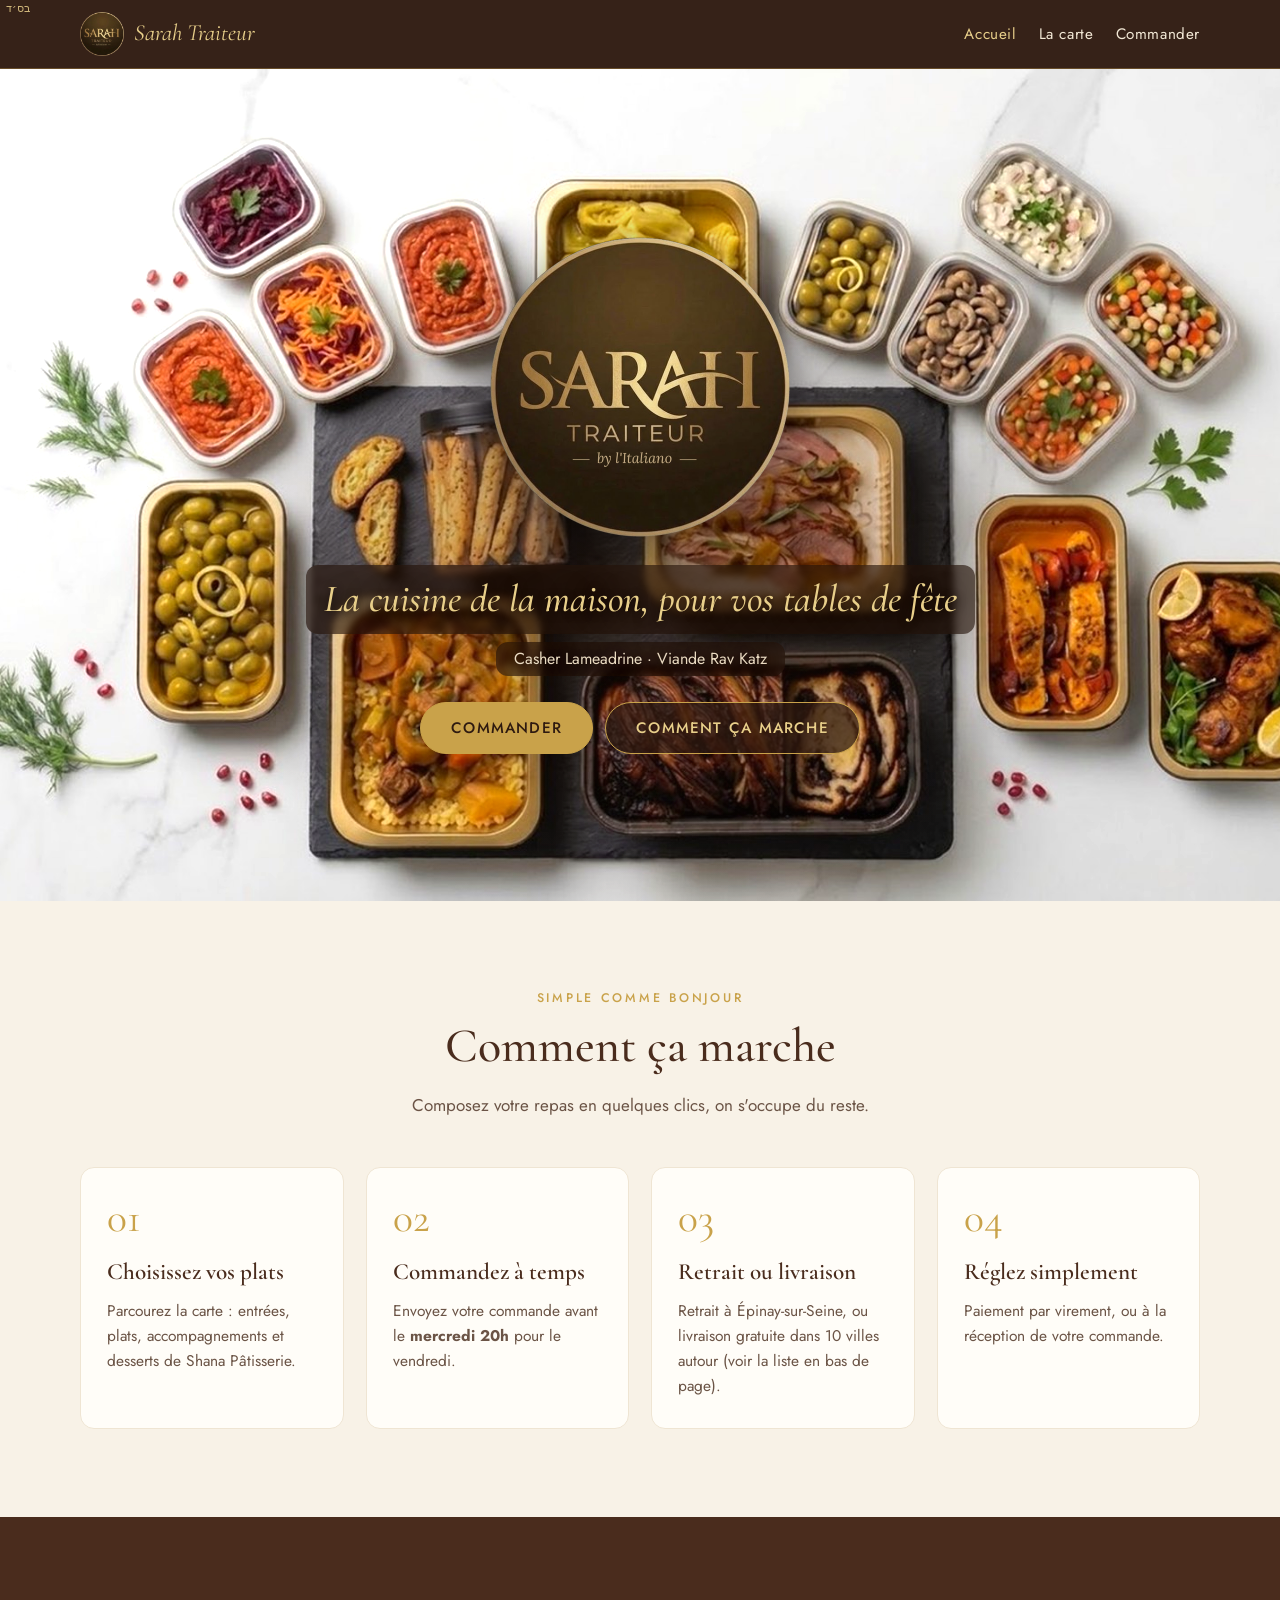
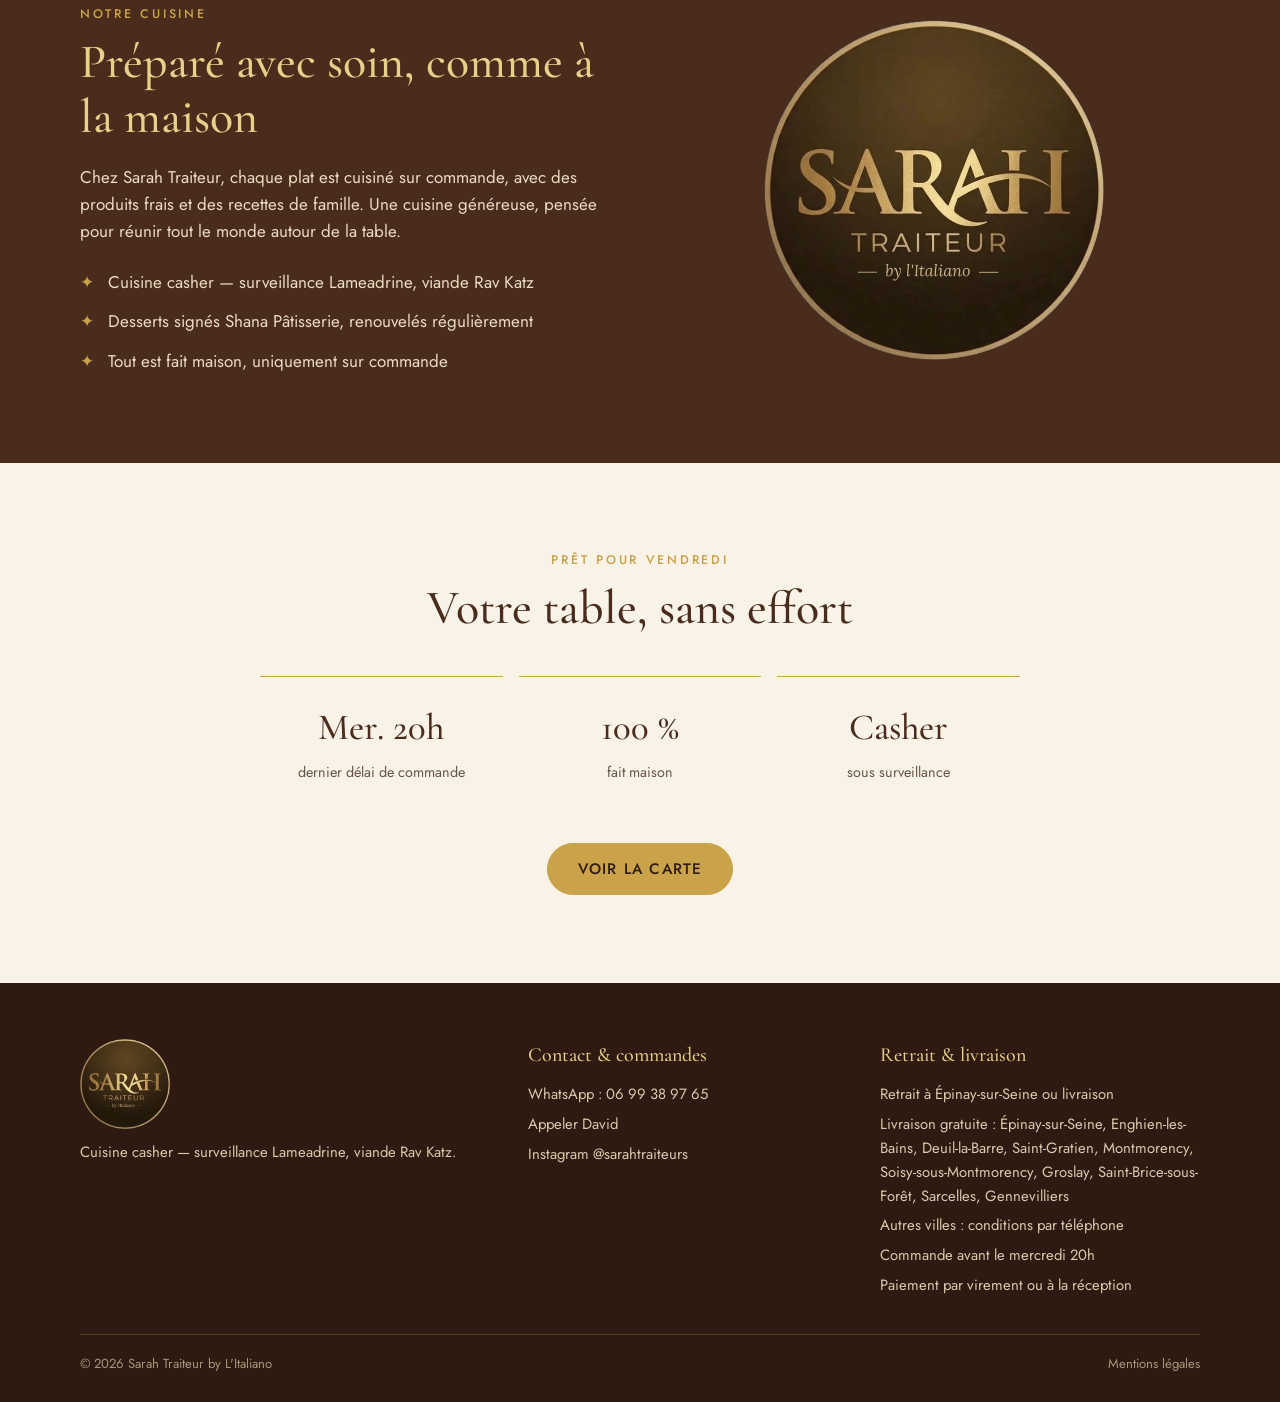
==== index.html @ 3f49d906 "Add files via upload" ====
<!doctype html>
<html lang="fr">
<head>
  <meta charset="utf-8">
  <meta name="viewport" content="width=device-width, initial-scale=1">
  <title>Sarah Traiteur by L'Italiano — Traiteur casher fait maison</title>
  <meta name="description" content="Sarah Traiteur by L'Italiano : traiteur casher fait maison. Commandez vos plats avant mercredi 20h, retrait à Épinay-sur-Seine ou livraison.">
  <link rel="icon" href="images/favicon.png" type="image/png">
  <link rel="preconnect" href="https://fonts.googleapis.com">
  <link rel="preconnect" href="https://fonts.gstatic.com" crossorigin>
  <link href="https://fonts.googleapis.com/css2?family=Cormorant+Garamond:ital,wght@0,500;0,600;1,500&family=Jost:wght@400;500;600&display=swap" rel="stylesheet">
  <link rel="stylesheet" href="styles.css">
</head>
<body data-page="accueil">
  <div id="entete"></div>

  <main>
    <section class="heros" aria-label="Bienvenue">
      <div id="diapos"></div>
      <div class="heros-contenu">
        <img class="heros-logo" src="images/logo.png" alt="Sarah Traiteur by L'Italiano">
        <h1>La cuisine de la maison, pour vos tables de fête</h1>
        <p>Casher Lameadrine · Viande Rav Katz</p>
        <div class="actions">
          <a class="bouton" href="carte.html">Commander</a>
          <a class="bouton contour" href="#comment">Comment ça marche</a>
        </div>
      </div>
      <div class="points" id="points"></div>
    </section>

    <section id="comment">
      <div class="conteneur">
        <div class="centre">
          <span class="surtitre">Simple comme bonjour</span>
          <h2>Comment ça marche</h2>
          <p class="intro">Composez votre repas en quelques clics, on s'occupe du reste.</p>
        </div>
        <div class="etapes">
          <div class="etape"><span class="num">01</span><h3>Choisissez vos plats</h3><p>Parcourez la carte : entrées, plats, accompagnements et desserts de Shana Pâtisserie.</p></div>
          <div class="etape"><span class="num">02</span><h3>Commandez à temps</h3><p>Envoyez votre commande avant le <strong data-limite>mercredi 20h</strong> pour le vendredi.</p></div>
          <div class="etape"><span class="num">03</span><h3>Retrait ou livraison</h3><p>Retrait à Épinay-sur-Seine, ou livraison gratuite dans 10 villes autour (voir la liste en bas de page).</p></div>
          <div class="etape"><span class="num">04</span><h3>Réglez simplement</h3><p>Paiement par virement, ou à la réception de votre commande.</p></div>
        </div>
      </div>
    </section>

    <section class="bande-brune">
      <div class="conteneur deux-col">
        <div>
          <span class="surtitre">Notre cuisine</span>
          <h2>Préparé avec soin, comme à la maison</h2>
          <p>Chez Sarah Traiteur, chaque plat est cuisiné sur commande, avec des produits frais et des recettes de famille. Une cuisine généreuse, pensée pour réunir tout le monde autour de la table.</p>
          <ul class="engagements">
            <li data-casher>Cuisine casher — surveillance Lameadrine, viande Rav Katz</li>
            <li>Desserts signés Shana Pâtisserie, renouvelés régulièrement</li>
            <li>Tout est fait maison, uniquement sur commande</li>
          </ul>
        </div>
        <div class="cadre-logo"><img src="images/logo.png" alt=""></div>
      </div>
    </section>

    <section>
      <div class="conteneur centre">
        <span class="surtitre">Prêt pour vendredi</span>
        <h2>Votre table, sans effort</h2>
        <div class="chiffres">
          <div class="chiffre"><strong>Mer. 20h</strong><span>dernier délai de commande</span></div>
          <div class="chiffre"><strong>100 %</strong><span>fait maison</span></div>
          <div class="chiffre"><strong>Casher</strong><span>sous surveillance</span></div>
        </div>
        <a class="bouton" href="carte.html">Voir la carte</a>
      </div>
    </section>
  </main>

  <div id="pied"></div>
  <script src="donnees.js"></script>
  <script src="app.js"></script>
</body>
</html>
---- styles.css ----
:root {
  --brun: #4a2c1d;
  --brun-fonce: #2e1a10;
  --or: #c9a24a;
  --or-clair: #e8cf8a;
  --creme: #f8f2e7;
  --creme-2: #efe5d3;
  --texte: #2e1a10;
  --texte-doux: #6b5446;
  --blanc: #fffdf8;
  --serif: "Cormorant Garamond", Georgia, serif;
  --sans: "Jost", system-ui, -apple-system, sans-serif;
  --rayon: 14px;
}

* { box-sizing: border-box; margin: 0; padding: 0; }
html { scroll-behavior: smooth; }
body {
  font-family: var(--sans);
  color: var(--texte);
  background: var(--creme);
  line-height: 1.6;
  font-size: 17px;
}
img { max-width: 100%; display: block; }
a { color: inherit; }

.conteneur { width: min(1120px, 100% - 32px); margin-inline: auto; }

/* ---------- En-tête ---------- */
.entete {
  position: sticky; top: 0; z-index: 50;
  background: rgba(46, 26, 16, 0.96);
  backdrop-filter: blur(6px);
  border-bottom: 1px solid rgba(201, 162, 74, 0.35);
}
.entete .conteneur { display: flex; align-items: center; justify-content: space-between; height: 68px; gap: 12px; }
.marque { display: flex; align-items: center; gap: 10px; text-decoration: none; color: var(--or-clair); }
.marque img { width: 44px; height: 44px; }
.marque span { font-family: var(--serif); font-size: 1.45rem; font-style: italic; }
.nav { display: flex; gap: 22px; align-items: center; }
.nav a { color: #f3e9d6; text-decoration: none; font-size: 0.95rem; letter-spacing: 0.04em; }
.nav a:hover, .nav a[aria-current="page"] { color: var(--or-clair); }
.panier-lien { position: relative; }
.badge {
  position: absolute; top: -8px; right: -14px;
  background: var(--or); color: var(--brun-fonce);
  font-size: 0.7rem; font-weight: 600; border-radius: 999px;
  min-width: 18px; height: 18px; display: grid; place-items: center; padding: 0 4px;
}
.badge[hidden] { display: none; }

/* ---------- Boutons ---------- */
.bouton {
  display: inline-block; text-decoration: none; cursor: pointer;
  background: var(--or); color: var(--brun-fonce);
  border: 1px solid var(--or); border-radius: 999px;
  padding: 13px 30px; font-family: var(--sans); font-size: 0.95rem;
  letter-spacing: 0.08em; text-transform: uppercase; font-weight: 500;
  transition: background .2s, color .2s, transform .2s;
}
.bouton:hover { background: var(--or-clair); transform: translateY(-1px); }
.bouton.contour { background: transparent; color: var(--or-clair); }
.bouton.contour:hover { background: rgba(201,162,74,.15); }
.bouton:disabled { opacity: .5; cursor: not-allowed; transform: none; }

/* ---------- Accueil : héros ---------- */
.heros {
  position: relative; min-height: calc(100svh - 68px);
  display: grid; place-items: center; text-align: center;
  color: var(--creme); overflow: hidden; background: var(--brun-fonce);
}
.diapo {
  position: absolute; inset: 0; opacity: 0; transition: opacity 1.4s ease;
  background-size: cover; background-position: center;
}
.diapo.active { opacity: 1; }
.diapo::after { content: ""; position: absolute; inset: 0; background: linear-gradient(180deg, rgba(46,26,16,.55), rgba(46,26,16,.8)); }
.diapo.d1 { background-image: radial-gradient(circle at 20% 30%, #7a4a2c, transparent 55%), radial-gradient(circle at 80% 70%, #5e3a22, transparent 50%), linear-gradient(135deg, #3a2214, #6b4128); }
.diapo.d2 { background-image: radial-gradient(circle at 75% 25%, #8a5a2e, transparent 55%), radial-gradient(circle at 25% 80%, #4f2f1c, transparent 50%), linear-gradient(200deg, #2e1a10, #5a361f); }
.diapo.d3 { background-image: radial-gradient(circle at 50% 50%, #7d5530, transparent 60%), linear-gradient(160deg, #3d2516, #2e1a10); }
.heros-contenu { position: relative; z-index: 2; padding: 48px 16px; }
.heros-logo { width: min(300px, 70vw); margin: 0 auto 28px; filter: drop-shadow(0 10px 30px rgba(0,0,0,.45)); }
.heros h1 { font-family: var(--serif); font-weight: 500; font-style: italic; font-size: clamp(1.6rem, 4vw, 2.4rem); color: var(--or-clair); margin-bottom: 8px; }
.heros p { color: #eadbc2; margin-bottom: 30px; font-size: 1.05rem; }
.heros .actions { display: flex; gap: 12px; justify-content: center; flex-wrap: wrap; }
.points { position: absolute; bottom: 26px; left: 50%; transform: translateX(-50%); z-index: 3; display: flex; gap: 10px; }
.points button { width: 10px; height: 10px; border-radius: 50%; border: 1px solid var(--or-clair); background: transparent; cursor: pointer; padding: 0; }
.points button.active { background: var(--or-clair); }

/* ---------- Sections ---------- */
section { padding: 88px 0; }
.surtitre { text-transform: uppercase; letter-spacing: 0.22em; font-size: 0.78rem; color: var(--or); font-weight: 500; margin-bottom: 10px; display: block; }
h2 { font-family: var(--serif); font-weight: 500; font-size: clamp(2rem, 4.5vw, 3rem); line-height: 1.15; color: var(--brun); margin-bottom: 18px; }
.centre { text-align: center; }
.intro { max-width: 640px; margin: 0 auto 48px; color: var(--texte-doux); }

.etapes { display: grid; grid-template-columns: repeat(auto-fit, minmax(230px, 1fr)); gap: 22px; }
.etape { background: var(--blanc); border: 1px solid var(--creme-2); border-radius: var(--rayon); padding: 30px 26px; }
.etape .num { font-family: var(--serif); font-size: 2.6rem; color: var(--or); line-height: 1; margin-bottom: 14px; display: block; }
.etape h3 { font-family: var(--serif); font-size: 1.45rem; font-weight: 600; color: var(--brun); margin-bottom: 8px; }
.etape p { color: var(--texte-doux); font-size: 0.97rem; }

.bande-brune { background: var(--brun); color: #eadbc2; }
.bande-brune h2 { color: var(--or-clair); }
.deux-col { display: grid; grid-template-columns: 1fr 1fr; gap: 56px; align-items: center; }
.cadre-logo { display: grid; place-items: center; }
.cadre-logo img { width: min(340px, 80%); }
.engagements { list-style: none; margin-top: 24px; display: grid; gap: 12px; }
.engagements li { padding-left: 28px; position: relative; }
.engagements li::before { content: "✦"; position: absolute; left: 0; color: var(--or); }

.chiffres { display: grid; grid-template-columns: repeat(3, 1fr); gap: 16px; margin: 40px auto 36px; max-width: 760px; }
.chiffre { text-align: center; padding: 22px 10px; border-top: 1px solid var(--or); }
.chiffre strong { display: block; font-family: var(--serif); font-size: 2.3rem; color: var(--brun); font-weight: 500; }
.chiffre span { color: var(--texte-doux); font-size: 0.9rem; }

/* ---------- Carte ---------- */
.page-titre { padding: 64px 0 24px; text-align: center; }
.page-titre p { color: var(--texte-doux); max-width: 620px; margin: 0 auto; }
.rappel { background: var(--blanc); border: 1px solid var(--creme-2); border-radius: var(--rayon); padding: 14px 18px; text-align: center; color: var(--texte-doux); font-size: 0.93rem; margin: 24px auto 0; max-width: 760px; }
.rappel strong { color: var(--brun); }
.categorie { padding: 40px 0 8px; }
.categorie h2 { font-size: clamp(1.7rem, 3.5vw, 2.3rem); border-bottom: 1px solid var(--creme-2); padding-bottom: 10px; }
.categorie .note { color: var(--texte-doux); margin: -8px 0 18px; font-style: italic; }
.grille { display: grid; grid-template-columns: repeat(auto-fill, minmax(260px, 1fr)); gap: 22px; margin-top: 20px; }
.plat { background: var(--blanc); border: 1px solid var(--creme-2); border-radius: var(--rayon); overflow: hidden; display: flex; flex-direction: column; }
.plat-photo { aspect-ratio: 3 / 4; max-width: 100%; background: linear-gradient(135deg, #6b4128, #3a2214); background-size: cover; background-position: center; display: grid; place-items: center; }
.plat-photo .monogramme { font-family: var(--serif); font-style: italic; color: rgba(232, 207, 138, .55); font-size: 3rem; }
.plat-corps { padding: 18px 18px 20px; display: flex; flex-direction: column; gap: 6px; flex: 1; }
.plat h3 { font-family: var(--serif); font-size: 1.35rem; font-weight: 600; color: var(--brun); line-height: 1.2; }
.plat .desc { color: var(--texte-doux); font-size: 0.92rem; flex: 1; }
.plat-bas { display: flex; align-items: center; justify-content: space-between; margin-top: 10px; gap: 10px; }
.prix { font-weight: 500; color: var(--brun); }
.prix small { display: block; font-weight: 400; color: var(--texte-doux); font-size: 0.8rem; }
.compteur { display: flex; align-items: center; border: 1px solid var(--creme-2); border-radius: 999px; overflow: hidden; }
.compteur button { width: 38px; height: 38px; border: 0; background: var(--creme); color: var(--brun); font-size: 1.15rem; cursor: pointer; }
.compteur button:hover { background: var(--creme-2); }
.compteur output { min-width: 32px; text-align: center; font-weight: 500; }

.liste { background: var(--blanc); border: 1px solid var(--creme-2); border-radius: var(--rayon); margin-top: 20px; display: grid; grid-template-columns: repeat(auto-fit, minmax(min(320px, 100%), 1fr)); column-gap: 32px; padding: 6px 22px; }
.ligne-plat { display: flex; align-items: center; gap: 14px; padding: 12px 0; border-bottom: 1px dashed var(--creme-2); min-width: 0; }
.ligne-nom { flex: 1; min-width: 0; font-weight: 500; color: var(--brun); }
.ligne-nom small { color: var(--texte-doux); font-weight: 400; font-size: 0.82rem; }
.ligne-prix { color: var(--texte-doux); font-variant-numeric: tabular-nums; }
.ligne-plat .compteur button { width: 32px; height: 32px; }
.ajout { display: grid; grid-template-columns: 1fr; gap: 8px; margin-top: 10px; }
.ajout select { width: 100%; min-width: 0; font: inherit; font-size: 0.92rem; padding: 9px 10px; border: 1px solid #dccdb4; border-radius: 10px; background: var(--creme); color: var(--texte); }
.petit-bouton { padding: 9px 16px; font-size: 0.8rem; }
.choix-liste { display: grid; gap: 8px; margin-top: 6px; }
.choisi { display: flex; align-items: center; justify-content: space-between; gap: 10px; background: var(--creme); border-radius: 10px; padding: 6px 6px 6px 12px; font-size: 0.92rem; }
.choisi .compteur button { width: 30px; height: 30px; }
.plat .erreur:empty { display: none; }
.sr { position: absolute; width: 1px; height: 1px; overflow: hidden; clip: rect(0 0 0 0); }
@media (max-width: 400px) { .liste { grid-template-columns: 1fr; padding: 6px 14px; } }
.barre-panier {
  position: sticky; bottom: 0; z-index: 40; background: var(--brun-fonce); color: var(--creme);
  border-top: 1px solid rgba(201,162,74,.4); padding: 14px 0; transform: translateY(100%); transition: transform .3s;
}
.barre-panier.visible { transform: translateY(0); }
.barre-panier .conteneur { display: flex; align-items: center; justify-content: space-between; gap: 12px; }

/* ---------- Commander ---------- */
.commande { display: grid; grid-template-columns: 1.1fr 0.9fr; gap: 32px; align-items: start; padding-bottom: 80px; }
.carte-blanche { background: var(--blanc); border: 1px solid var(--creme-2); border-radius: var(--rayon); padding: 28px; }
.carte-blanche h2 { font-size: 1.8rem; }
.champ { display: grid; gap: 6px; margin-bottom: 16px; }
.champ label, fieldset legend { font-size: 0.9rem; font-weight: 500; color: var(--brun); }
.champ input, .champ select, .champ textarea {
  font: inherit; font-size: 1rem; padding: 12px 14px; border: 1px solid #dccdb4; border-radius: 10px; background: var(--creme); color: var(--texte); width: 100%;
}
.champ input:focus, .champ select:focus, .champ textarea:focus { outline: 2px solid var(--or); outline-offset: 1px; }
fieldset { border: 0; margin-bottom: 16px; }
.choix { display: flex; gap: 10px; flex-wrap: wrap; margin-top: 8px; }
.choix label { display: flex; align-items: center; gap: 8px; padding: 10px 14px; border: 1px solid #dccdb4; border-radius: 10px; cursor: pointer; background: var(--creme); }
.ligne-panier { display: flex; justify-content: space-between; gap: 12px; padding: 10px 0; border-bottom: 1px dashed var(--creme-2); }
.ligne-panier .q { color: var(--texte-doux); }
.total { display: flex; justify-content: space-between; font-weight: 600; padding-top: 14px; font-size: 1.05rem; }
.vide { color: var(--texte-doux); }
.petit { font-size: 0.85rem; color: var(--texte-doux); margin-top: 12px; }
.erreur { color: #a33a2a; font-size: 0.9rem; margin-top: 10px; }

/* ---------- Pages texte ---------- */
.texte-page { max-width: 760px; padding-bottom: 80px; }
.texte-page h2 { font-size: 1.6rem; margin-top: 30px; margin-bottom: 8px; }
.texte-page p { color: var(--texte-doux); margin-bottom: 10px; }

/* ---------- Pied de page ---------- */
.pied { background: var(--brun-fonce); color: #d9c9ad; padding: 56px 0 28px; font-size: 0.93rem; }
.pied .grille-pied { display: grid; grid-template-columns: 1.3fr 1fr 1fr; gap: 32px; }
.pied h4 { font-family: var(--serif); font-size: 1.25rem; color: var(--or-clair); font-weight: 500; margin-bottom: 12px; }
.pied ul { list-style: none; display: grid; gap: 6px; }
.pied a { text-decoration: none; }
.pied a:hover { color: var(--or-clair); }
.pied .logo-pied { width: 90px; margin-bottom: 12px; }
.pied .bas { border-top: 1px solid rgba(201,162,74,.25); margin-top: 36px; padding-top: 18px; display: flex; justify-content: space-between; flex-wrap: wrap; gap: 10px; font-size: 0.82rem; color: #a8957a; }

/* ---------- Mobile ---------- */
@media (max-width: 820px) {
  .deux-col, .commande, .pied .grille-pied { grid-template-columns: 1fr; }
  .deux-col { gap: 32px; }
  .cadre-logo { order: -1; }
  section { padding: 64px 0; }
  .chiffres { grid-template-columns: 1fr; }
}
@media (max-width: 600px) {
  .marque span { display: none; }
  .nav { gap: 16px; }
  .nav a { font-size: 0.88rem; }
  .nav .cacher-mobile { display: none; }
  .carte-blanche { padding: 20px; }
  .barre-panier .bouton { padding: 11px 18px; font-size: 0.8rem; white-space: nowrap; }
}
@media (prefers-reduced-motion: reduce) {
  * { transition: none !important; scroll-behavior: auto !important; }
}

/* ---------- Menu des catégories (carte) ---------- */
.menu-categories {
  position: sticky; top: 68px; z-index: 30; display: flex; gap: 8px; overflow-x: auto; scrollbar-width: none;
  padding: 12px 0; margin-top: 16px; background: var(--creme); border-bottom: 1px solid var(--creme-2);
}
.menu-categories::-webkit-scrollbar { display: none; }
.menu-categories a {
  flex: none; text-decoration: none; padding: 9px 18px; border-radius: 999px; font-size: 0.9rem; font-weight: 500;
  color: var(--brun); background: var(--blanc); border: 1px solid #dccdb4; transition: background .2s, color .2s;
}
.menu-categories a:hover, .menu-categories a:focus-visible { background: var(--brun); color: var(--or-clair); border-color: var(--brun); }
.categorie { scroll-margin-top: 140px; }
.plat-photo { position: relative; overflow: hidden; }
.plat-photo img { position: absolute; inset: 0; width: 100%; height: 100%; object-fit: cover; }
#entete { position: sticky; top: 0; z-index: 50; }

.entete { position: relative; }
.bsd { position: absolute; top: 3px; left: max(6px, env(safe-area-inset-left, 0px)); font-size: 11px; line-height: 1; color: var(--or-clair); opacity: .85; font-family: "Times New Roman", serif; pointer-events: none; }
/* Photo d'accueil : lumineuse, avec juste un halo doux derrière le texte */
.diapo.photo { filter: saturate(1.1) brightness(1.08); }
.diapo.photo::after {
  background: radial-gradient(ellipse 36% 40% at 50% 62%, rgba(38, 20, 10, .42) 0%, rgba(38, 20, 10, .2) 60%, rgba(38, 20, 10, 0) 100%);
}
.heros-contenu h1, .heros-contenu p { text-shadow: 0 2px 8px rgba(20, 10, 4, .95), 0 0 24px rgba(20, 10, 4, .8); }
.heros .bouton.contour { background: rgba(46, 26, 16, .72); border-color: var(--or); color: var(--or-clair); }
.heros .bouton.contour:hover { background: rgba(46, 26, 16, .88); }
.heros-logo { filter: drop-shadow(0 10px 28px rgba(0,0,0,.5)); }
[hidden] { display: none !important; }
/* Texte d'accueil posé sur un bandeau brun translucide, pour rester lisible sur la photo claire */
.heros-contenu h1, .heros-contenu > p {
  display: table; margin-inline: auto; padding: 4px 18px; border-radius: 12px;
  background: rgba(38, 20, 10, .62); backdrop-filter: blur(3px); -webkit-backdrop-filter: blur(3px);
}
.heros-contenu h1 { margin-bottom: 8px; }
.heros-contenu > p { margin-bottom: 26px; font-size: 1rem; }
.plat-photo.entiere { background: #1e1a17; }
.plat-photo.entiere img { object-fit: contain; }
.plat-photo.entiere .monogramme { display: none; }

/* ---------- Plats avec accompagnement : une liste par plat ---------- */
.selections { display: grid; gap: 8px; margin-top: 10px; }
.selections:empty { display: none; }
.sel-ligne { display: grid; grid-template-columns: auto 1fr; align-items: center; gap: 8px; font-size: 0.85rem; color: var(--texte-doux); }
.sel-ligne span { font-weight: 500; color: var(--brun); white-space: nowrap; }
.sel-ligne select { width: 100%; min-width: 0; font: inherit; font-size: 0.88rem; padding: 8px 8px; border: 1px solid #dccdb4; border-radius: 10px; background: var(--creme); color: var(--texte); }
.sel-ligne select.a-choisir { border-color: var(--or); background: #fbf3df; }
.alerte { margin-top: 12px; padding: 10px 12px; border-radius: 10px; background: #fbf0e6; border: 1px solid #e6c9a8; color: #8a3f22; font-size: 0.9rem; }

/* ---------- Grille de la carte : 4 photos par rangée sur grand écran ---------- */
.grille { grid-template-columns: repeat(4, minmax(0, 1fr)); }
@media (max-width: 960px) { .grille { grid-template-columns: repeat(3, minmax(0, 1fr)); } }
@media (max-width: 720px) { .grille { grid-template-columns: repeat(2, minmax(0, 1fr)); gap: 14px; } }
@media (max-width: 440px) { .grille { grid-template-columns: 1fr; } }

/* ---------- Nos formules ---------- */
.menu-categories a.lien-formules { background: var(--or); border-color: var(--or); color: var(--brun-fonce); }
.menu-categories a.lien-formules:hover { background: var(--brun); color: var(--or-clair); border-color: var(--brun); }
#formules { scroll-margin-top: 140px; }
.formules { display: grid; grid-template-columns: repeat(2, minmax(0, 1fr)); gap: 22px; margin-top: 20px; align-items: start; }
.formule { background: var(--blanc); border: 1px solid var(--creme-2); border-top: 4px solid var(--or); border-radius: var(--rayon); padding: 24px; display: grid; gap: 16px; min-width: 0; }
.formule-tete { display: flex; align-items: baseline; justify-content: space-between; gap: 12px; flex-wrap: wrap; }
.formule-tete h3 { font-family: var(--serif); font-size: 1.7rem; font-weight: 600; color: var(--brun); }
.formule-prix { font-family: var(--serif); font-size: 2rem; color: var(--or); font-weight: 600; font-variant-numeric: tabular-nums; }
.formule-contenu { list-style: none; display: grid; gap: 6px; }
.formule-contenu li { padding-left: 24px; position: relative; color: var(--texte); }
.formule-contenu li::before { content: "✦"; position: absolute; left: 0; color: var(--or); }
.formule > .bouton { justify-self: start; }
.composer { display: grid; gap: 14px; border-top: 1px dashed var(--creme-2); padding-top: 16px; }
.f-bloc { display: grid; gap: 8px; }
.f-label { font-weight: 600; color: var(--brun); font-size: 0.95rem; }
.f-label em { font-style: normal; font-weight: 500; color: #a33a2a; margin-left: 6px; }
.f-label em.ok { color: #3d7a3a; }
.f-bloc select { width: 100%; min-width: 0; font: inherit; font-size: 0.92rem; padding: 9px 10px; border: 1px solid #dccdb4; border-radius: 10px; background: var(--creme); color: var(--texte); }
.f-bloc select.a-choisir { border-color: var(--or); background: #fbf3df; }
.f-inclus { grid-template-columns: auto 1fr; align-items: center; gap: 10px; color: var(--texte-doux); }
.f-salades { display: grid; grid-template-columns: repeat(2, minmax(0, 1fr)); gap: 6px 14px; }
.f-salade { display: flex; align-items: center; justify-content: space-between; gap: 8px; padding: 4px 0 4px 10px; border-radius: 10px; font-size: 0.9rem; min-width: 0; }
.f-salade.prise { background: #fbf3df; }
.f-salade span { min-width: 0; }
.compteur.mini button { width: 30px; height: 30px; font-size: 1rem; }
.compteur.mini output { min-width: 24px; font-size: 0.9rem; }
.compteur button:disabled { opacity: .35; cursor: not-allowed; }
.f-panier { display: grid; gap: 8px; }
.f-panier:empty { display: none; }
.f-ajoutee { display: flex; justify-content: space-between; gap: 12px; align-items: start; background: var(--creme); border-radius: 10px; padding: 10px 12px; font-size: 0.85rem; color: var(--texte-doux); }
.f-ajoutee strong { display: block; color: var(--brun); font-size: 0.95rem; }
.lien-retirer { background: none; border: 0; color: #a33a2a; font: inherit; font-size: 0.85rem; text-decoration: underline; cursor: pointer; white-space: nowrap; }
.ligne-panier .details { display: block; font-size: 0.8rem; color: var(--texte-doux); margin-top: 4px; line-height: 1.45; }
@media (max-width: 820px) { .formules { grid-template-columns: 1fr; } }
@media (max-width: 440px) { .f-salades { grid-template-columns: 1fr; } .formule { padding: 18px; } }
.barre-panier:not(.visible) { display: none; }

/* ---------- Récapitulatif modifiable (page Commander) ---------- */
.ligne-modif { align-items: center; flex-wrap: wrap; }
.lp-nom { flex: 1 1 180px; min-width: 0; }
.lp-actions { display: flex; align-items: center; gap: 10px; margin-left: auto; }
.lp-prix { min-width: 64px; text-align: right; font-variant-numeric: tabular-nums; font-weight: 500; color: var(--brun); }
.lp-q { color: var(--texte-doux); font-size: 0.9rem; min-width: 30px; text-align: center; }
.lp-suppr { width: 28px; height: 28px; border-radius: 50%; border: 1px solid #e6c9a8; background: transparent; color: #a33a2a; font-size: 1.1rem; line-height: 1; cursor: pointer; display: grid; place-items: center; }
.lp-suppr:hover { background: #fbf0e6; }
.compteur .moins-vide { width: 30px; height: 30px; }

/* Photos de la carte affichées en entier, sur un fond flouté de la même photo */
.plat-photo::before { content: ""; position: absolute; inset: -12px; background: var(--img) center / cover no-repeat; filter: blur(14px) brightness(.9); transform: scale(1.06); }
.plat-photo img { object-fit: contain; z-index: 1; }
.plat-photo .monogramme { position: relative; z-index: 0; }
.plat-photo { aspect-ratio: 1 / 1; }
.plat-photo::before { inset: -40px; filter: blur(28px) brightness(.8) saturate(1.1); transform: none; }
.oblig { color: #a33a2a; font-weight: 600; }
input:user-invalid, textarea:user-invalid, select:user-invalid { border-color: #a33a2a !important; }
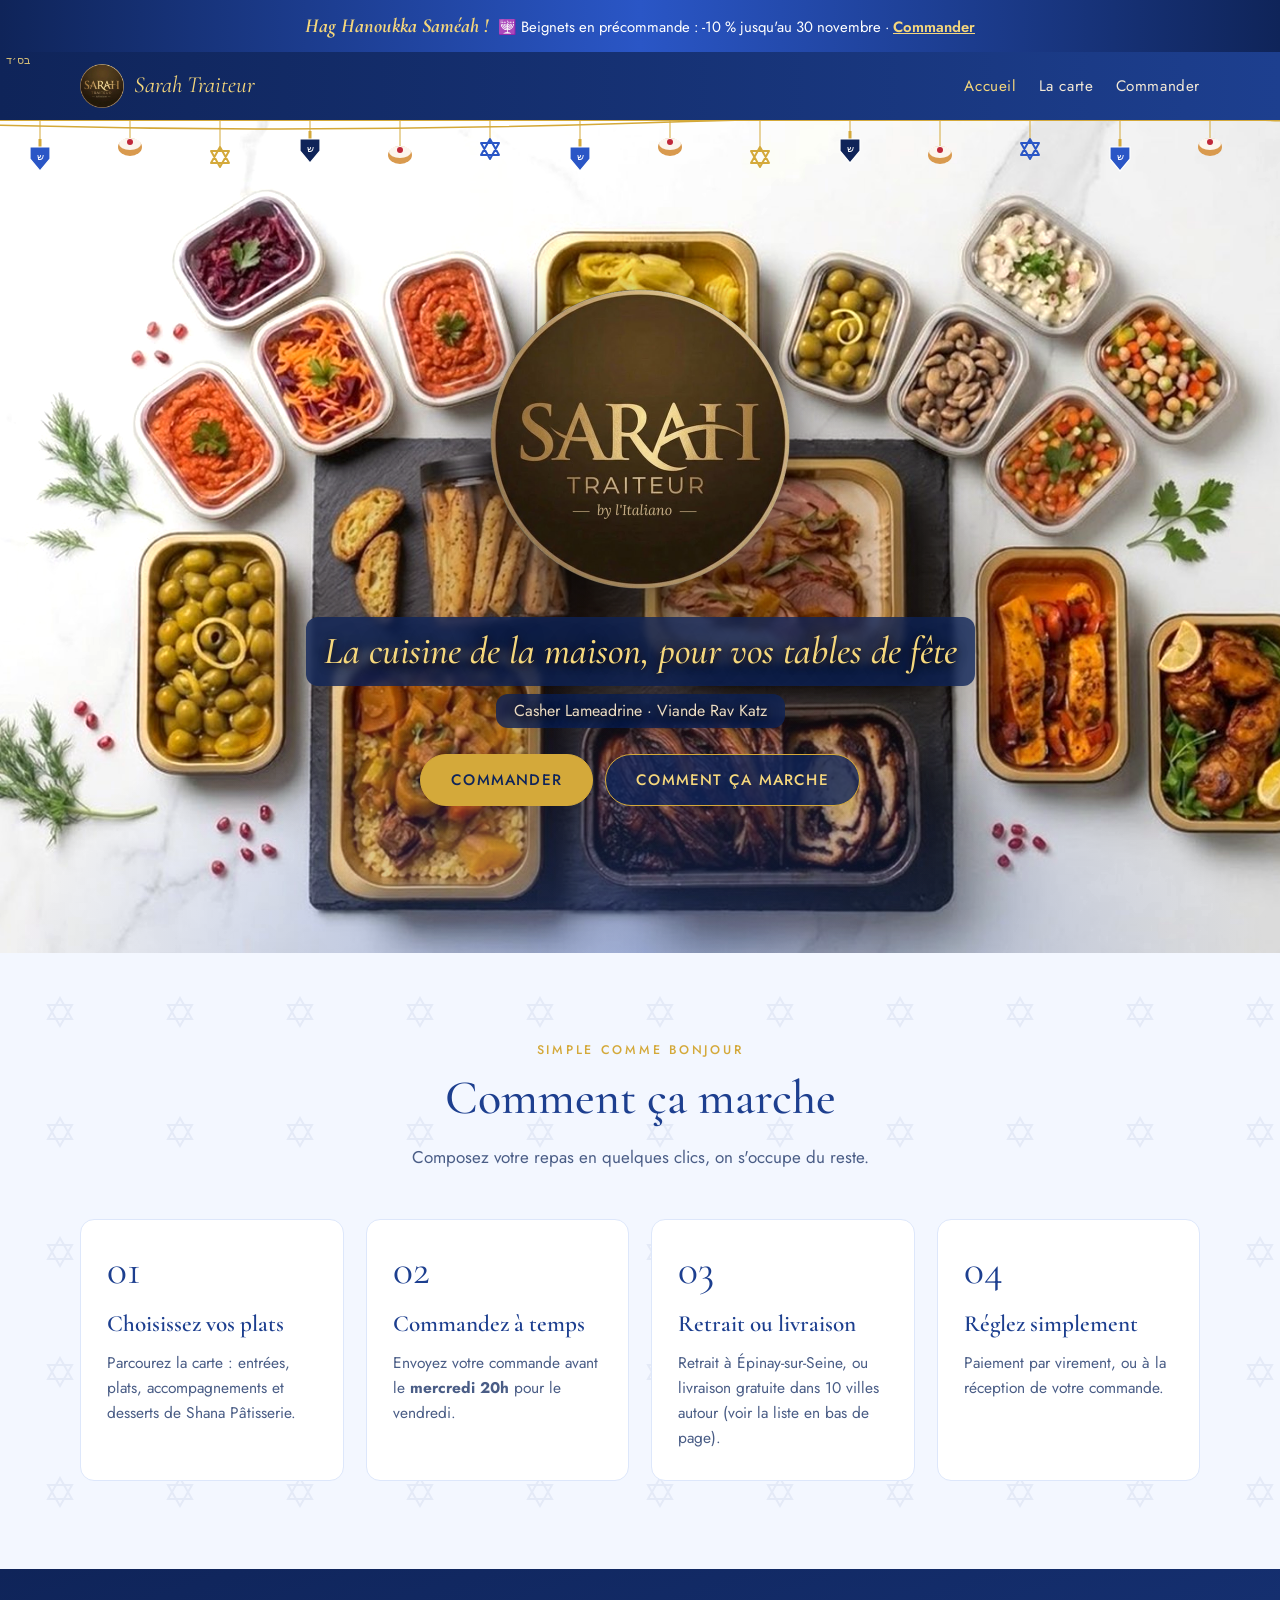
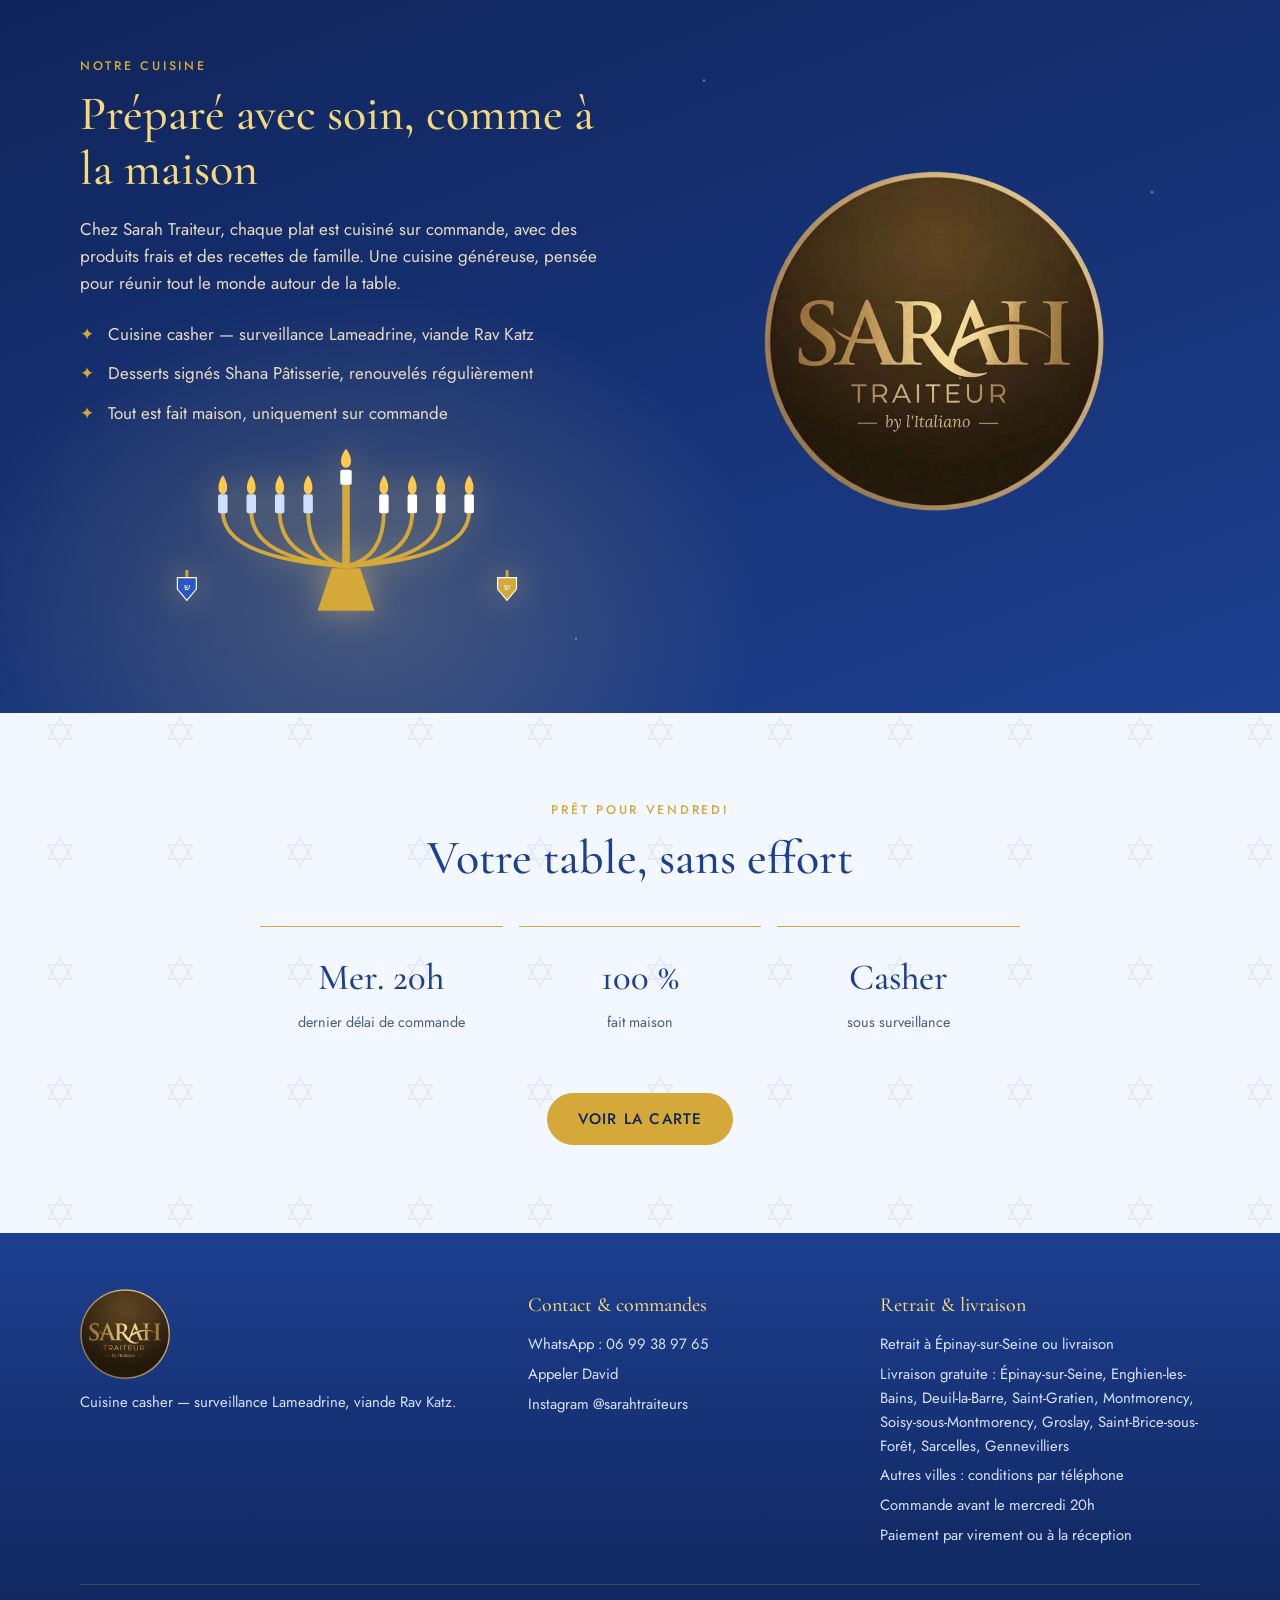
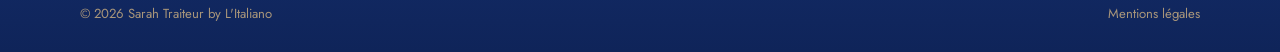
==== commit cf43f1e4: "Add files via upload" ====
--- a/index.html
+++ b/index.html
@@ -5,11 +5,16 @@
   <meta name="viewport" content="width=device-width, initial-scale=1">
   <title>Sarah Traiteur by L'Italiano — Traiteur casher fait maison</title>
   <meta name="description" content="Sarah Traiteur by L'Italiano : traiteur casher fait maison. Commandez vos plats avant mercredi 20h, retrait à Épinay-sur-Seine ou livraison.">
+  <link rel="apple-touch-icon" href="apple-touch-icon.png">
+  <link rel="manifest" href="site.webmanifest">
+  <meta name="apple-mobile-web-app-title" content="Sarah Traiteur">
+  <meta name="theme-color" content="#2e1a10">
   <link rel="icon" href="images/favicon.png" type="image/png">
   <link rel="preconnect" href="https://fonts.googleapis.com">
   <link rel="preconnect" href="https://fonts.gstatic.com" crossorigin>
   <link href="https://fonts.googleapis.com/css2?family=Cormorant+Garamond:ital,wght@0,500;0,600;1,500&family=Jost:wght@400;500;600&display=swap" rel="stylesheet">
   <link rel="stylesheet" href="styles.css">
+  <link rel="stylesheet" href="hanoukka.css">
 </head>
 <body data-page="accueil">
   <div id="entete"></div>
@@ -78,5 +83,6 @@
   <div id="pied"></div>
   <script src="donnees.js"></script>
   <script src="app.js"></script>
+  <script src="hanoukka.js"></script>
 </body>
 </html>
--- a/styles.css
+++ b/styles.css
@@ -325,3 +325,59 @@
 .plat-photo::before { inset: -40px; filter: blur(28px) brightness(.8) saturate(1.1); transform: none; }
 .oblig { color: #a33a2a; font-weight: 600; }
 input:user-invalid, textarea:user-invalid, select:user-invalid { border-color: #a33a2a !important; }
+
+/* ---------- Accueil sur téléphone : photo entière en haut, texte en dessous ---------- */
+@media (max-width: 700px) {
+  .heros { display: block; min-height: 0; padding: 0; }
+  #diapos { position: relative; display: block; width: 100%; aspect-ratio: 1660 / 928; overflow: hidden; }
+  .diapo.photo::after { background: linear-gradient(180deg, rgba(38,20,10,0) 70%, rgba(38,20,10,.55) 100%); }
+  .heros-logo { position: absolute; top: calc(27.95vw - 19vw); left: 50%; transform: translateX(-50%); width: 38vw; margin: 0; z-index: 3; }
+  .heros-contenu { position: static; padding: 26px 18px 36px; background: var(--brun-fonce); }
+  .heros-contenu h1, .heros-contenu > p { display: block; background: none; backdrop-filter: none; -webkit-backdrop-filter: none; padding: 0; text-shadow: none; }
+  .heros-contenu h1 { font-size: 1.65rem; line-height: 1.25; margin-bottom: 10px; }
+  .heros-contenu > p { color: var(--or-clair); font-size: .92rem; letter-spacing: .02em; margin-bottom: 22px; }
+  .heros .actions { flex-wrap: nowrap; gap: 10px; }
+  .heros .actions .bouton { flex: 1; padding: 13px 10px; font-size: .78rem; white-space: nowrap; }
+  .points { display: none; }
+}
+
+/* Bouton « Commander » flottant (accueil) : apparaît dès que le client descend */
+.commander-flottant {
+  position: fixed; left: 50%; bottom: max(18px, env(safe-area-inset-bottom, 0px)); z-index: 60;
+  transform: translate(-50%, 140%); opacity: 0; pointer-events: none;
+  box-shadow: 0 10px 28px rgba(30, 15, 6, .4); transition: transform .35s ease, opacity .35s ease;
+}
+.commander-flottant.visible { transform: translate(-50%, 0); opacity: 1; pointer-events: auto; }
+.commander-flottant.visible:hover { transform: translate(-50%, -2px); }
+@media (max-width: 700px) {
+  .commander-flottant { left: 16px; transform: translateY(140%); padding: 13px 26px; }
+  .commander-flottant.visible, .commander-flottant.visible:hover { transform: none; }
+}
+
+/* Barre du panier remontée : le bouton « Valider ma commande » reste au-dessus du badge Netlify (en bas à droite) */
+.barre-panier { padding-bottom: calc(14px + 62px + env(safe-area-inset-bottom, 0px)); }
+
+/* Prénom + nom côte à côte */
+.champ-duo { display: grid; grid-template-columns: 1fr 1fr; gap: 0 12px; }
+@media (max-width: 420px) { .champ-duo { grid-template-columns: 1fr; } }
+/* Bandeau « Recommander comme la dernière fois » */
+.recommander { display: flex; align-items: center; justify-content: space-between; gap: 12px; flex-wrap: wrap;
+  background: var(--brun); color: var(--creme); border-radius: var(--rayon); padding: 14px 18px; margin-top: 16px; }
+.recommander p { font-size: .95rem; }
+.recommander small { display: block; color: var(--or-clair); font-size: .82rem; }
+.bonjour-client { margin-top: 10px; color: var(--brun); font-weight: 500; }
+
+/* Bouton « Admin » dans le menu (visible seulement sur les appareils de l'admin) */
+.nav .lien-admin { background: var(--or); color: var(--brun-fonce) !important; padding: 6px 14px; border-radius: 999px; font-weight: 600; }
+.nav .lien-admin:hover { background: var(--or-clair); }
+@media (max-width: 600px) { .nav .lien-admin { padding: 5px 11px; } }
+
+/* Tirage au sort */
+.tirage-banniere { display: flex; gap: 10px; align-items: flex-start; margin-top: 14px; padding: 12px 16px; border-radius: var(--rayon);
+  background: #fbf0e6; border: 1px solid #ecd3b3; color: var(--brun); font-size: .92rem; }
+.tirage-banniere a, .tirage-points a { color: inherit; }
+.tirage-points { margin-top: 10px; padding: 10px 12px; border-radius: 10px; background: #fbf0e6; color: var(--brun); font-size: .88rem; }
+
+/* Bandeau de remise (beignets de Hanoukka) */
+.promo { margin: -4px 0 18px; padding: 12px 16px; border-radius: var(--rayon); background: var(--brun); color: var(--or-clair); font-size: .95rem; }
+.promo strong { color: #fff; }
--- a/hanoukka.css
+++ b/hanoukka.css
@@ -0,0 +1,61 @@
+/* THÈME HANOUKKA — pour l'enlever après la fête : supprime les lignes « hanoukka.css » et « hanoukka.js » dans les pages, ou vide ce fichier. */
+/* Thème Hanoukka (aperçu) : bleu roi, blanc, argent et or — tout le site passe aux couleurs de la fête */
+:root {
+  --brun: #1d3f8f;          /* bleu roi */
+  --brun-fonce: #0f2459;    /* bleu nuit */
+  --creme: #f3f7ff;         /* blanc bleuté */
+  --creme-2: #dde7fb;
+  --texte: #10224f;
+  --texte-doux: #4a5d86;
+  --blanc: #ffffff;
+  --or: #d4a93a;
+  --or-clair: #f5d77c;
+}
+body { background: var(--creme) url("data:image/svg+xml,%3Csvg xmlns='http://www.w3.org/2000/svg' width='120' height='120'%3E%3Cg fill='none' stroke='%231d3f8f' stroke-opacity='.07' stroke-width='2'%3E%3Cpath d='M60 38 L72 59 L48 59Z M60 66 L48 45 L72 45Z'/%3E%3C/g%3E%3C/svg%3E"); }
+
+/* Bandeau du haut */
+.bandeau-fete { position: relative; z-index: 60; text-align: center; padding: 10px 16px; font-size: .93rem; color: #fff;
+  background: linear-gradient(90deg, #0f2459, #2a56c6 50%, #0f2459); }
+.bandeau-fete strong { font-family: var(--serif); font-size: 1.25rem; font-style: italic; color: var(--or-clair); margin-right: 6px; }
+.bandeau-fete a { color: var(--or-clair); font-weight: 600; }
+
+/* Guirlande sous l'en-tête : étoiles, toupies et beignets suspendus */
+.guirlande { position: relative; z-index: 45; height: 54px; margin-bottom: -54px; pointer-events: none; overflow: hidden; }
+.guirlande svg { width: 100%; height: 100%; display: block; }
+.guirlande .balance { transform-origin: top center; animation: balance 3s ease-in-out infinite alternate; }
+@keyframes balance { from { transform: rotate(-6deg); } to { transform: rotate(6deg); } }
+
+/* Héros : étoiles de David et étincelles qui tombent */
+.heros::before { content: ""; position: absolute; inset: 0; z-index: 1; pointer-events: none;
+  background: radial-gradient(ellipse 70% 50% at 50% 100%, rgba(42,86,198,.35), transparent 70%); }
+.etincelles { position: absolute; inset: 0; z-index: 1; pointer-events: none; overflow: hidden; }
+.etincelles span { position: absolute; top: -30px; opacity: 0; animation: tombe linear infinite; line-height: 1; }
+@keyframes tombe { 0% { transform: translateY(0) rotate(0); opacity: 0; } 10% { opacity: .95; } 100% { transform: translateY(105vh) rotate(200deg); opacity: 0; } }
+@media (prefers-reduced-motion: reduce) { .etincelles, .guirlande .balance { animation: none; display: none; } }
+.heros-contenu h1, .heros-contenu > p { background: rgba(15, 36, 89, .78); }
+.heros .bouton.contour { background: rgba(15, 36, 89, .78); }
+
+/* Grande bande : nuit étoilée avec la hanoukia et les toupies */
+.bande-brune { position: relative; overflow: hidden;
+  background: radial-gradient(ellipse 45% 60% at 28% 85%, rgba(245,215,124,.22), transparent 70%), linear-gradient(160deg, #0f2459, #1d3f8f); }
+.bande-brune::before { content: ""; position: absolute; inset: 0; pointer-events: none; opacity: .6;
+  background-image: radial-gradient(2px 2px at 10% 20%, #fff, transparent), radial-gradient(1.5px 1.5px at 30% 70%, #fff, transparent),
+    radial-gradient(2px 2px at 55% 15%, #f5d77c, transparent), radial-gradient(1.5px 1.5px at 75% 55%, #fff, transparent),
+    radial-gradient(2px 2px at 90% 30%, #f5d77c, transparent), radial-gradient(1.5px 1.5px at 45% 90%, #fff, transparent); }
+.hanoukia-deco { display: block; width: min(360px, 85%); margin: 18px auto 0; filter: drop-shadow(0 0 16px rgba(245,215,124,.45)); }
+.hanoukia-deco .flamme { animation: vacille 1.4s ease-in-out infinite alternate; transform-origin: center bottom; }
+@keyframes vacille { from { transform: scaleY(1); opacity: .85; } to { transform: scaleY(1.18); opacity: 1; } }
+
+/* Carte : catégorie beignets mise en avant */
+.menu-categories { background: var(--creme); }
+.menu-categories a[data-ancre="hanoukka"] { background: linear-gradient(135deg, #2a56c6, #0f2459); color: #fff; border-color: #0f2459; }
+.menu-categories a[data-ancre="hanoukka"]::before { content: "🕎 "; }
+#hanoukka { background: linear-gradient(180deg, #e6eeff, transparent); border-radius: 18px; padding: 8px 14px 18px; }
+.promo { background: linear-gradient(90deg, #0f2459, #2a56c6); color: #fff; }
+.chiffre strong, .etape .num { color: var(--brun); }
+/* En-tête, pied de page et barre du panier en bleu nuit (plus de brun) */
+.entete { background: linear-gradient(90deg, #0f2459, #1d3f8f) !important; border-bottom-color: var(--or) !important; }
+.pied { background: linear-gradient(180deg, #1d3f8f, #0f2459); color: #d6e2ff; }
+.barre-panier { background: #0f2459; }
+.heros { background: #0f2459; }
+.plat-photo { background: linear-gradient(135deg, #2a56c6, #0f2459); }
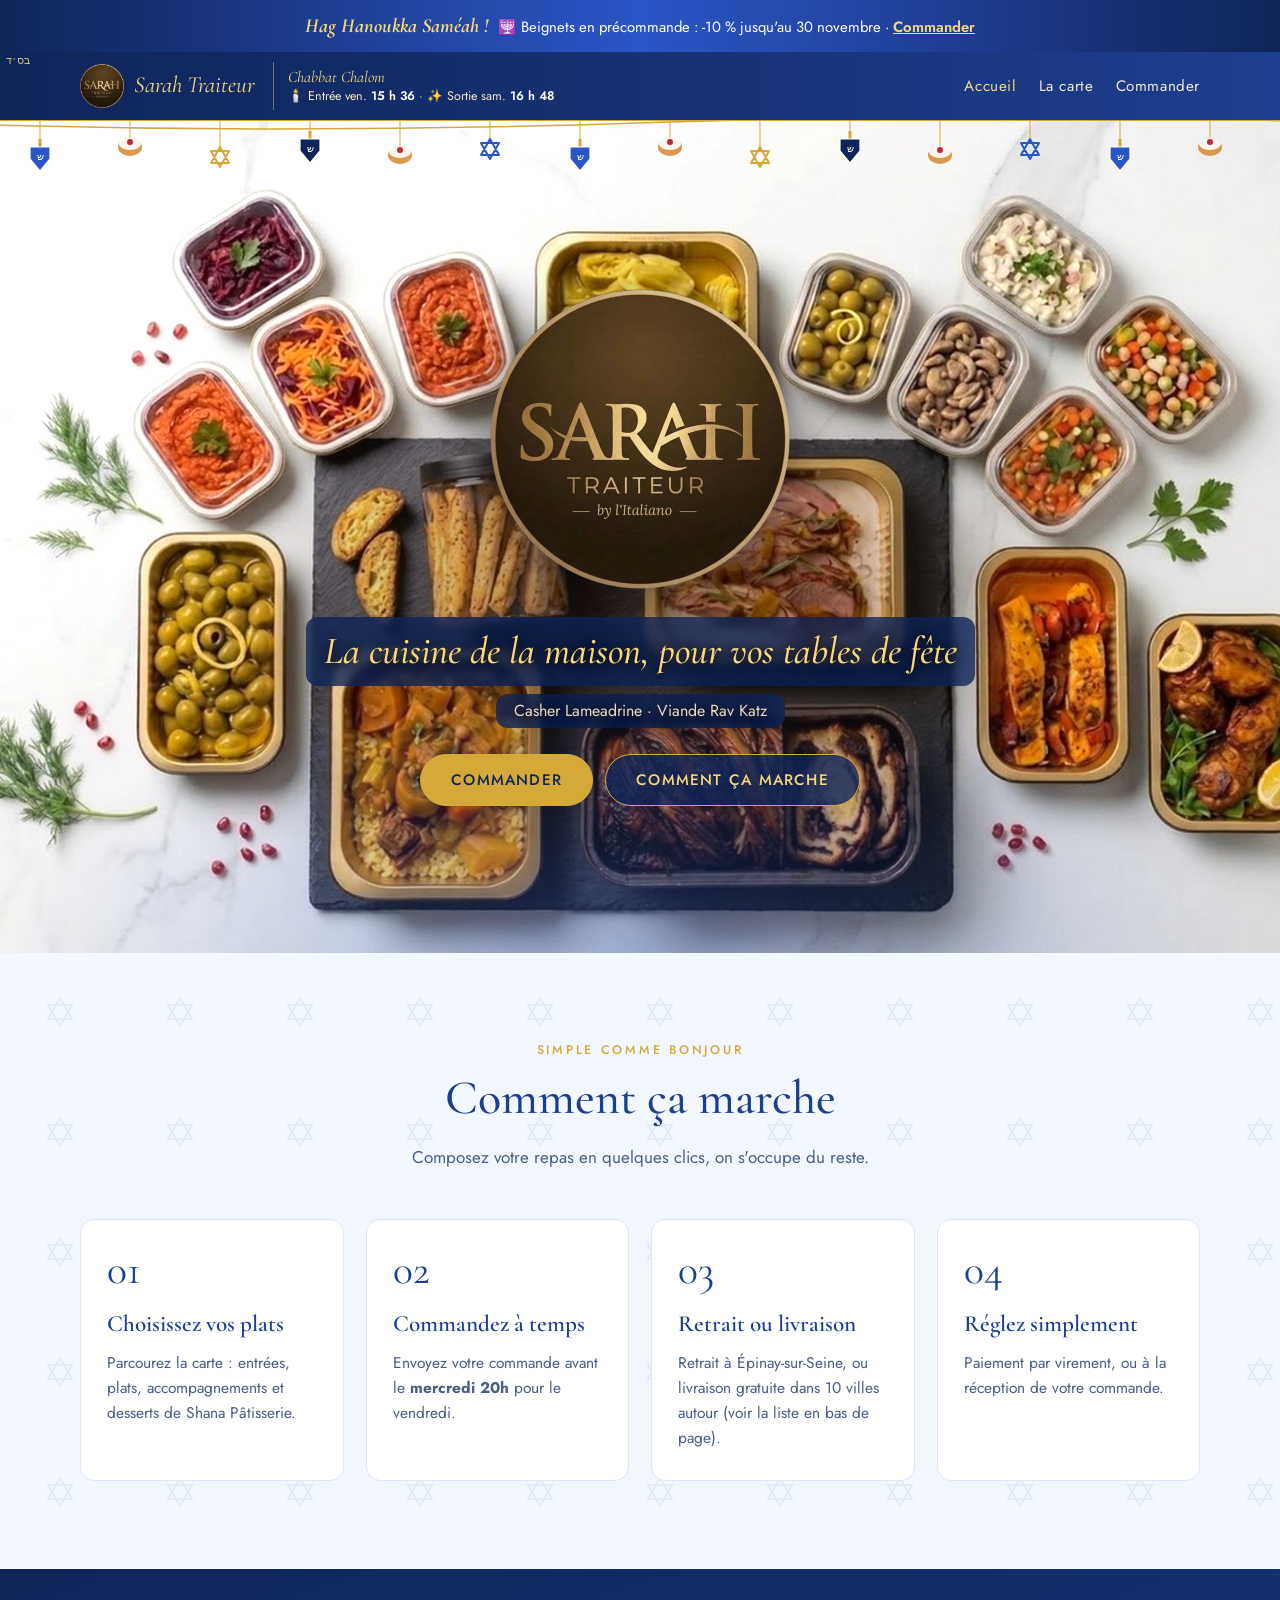
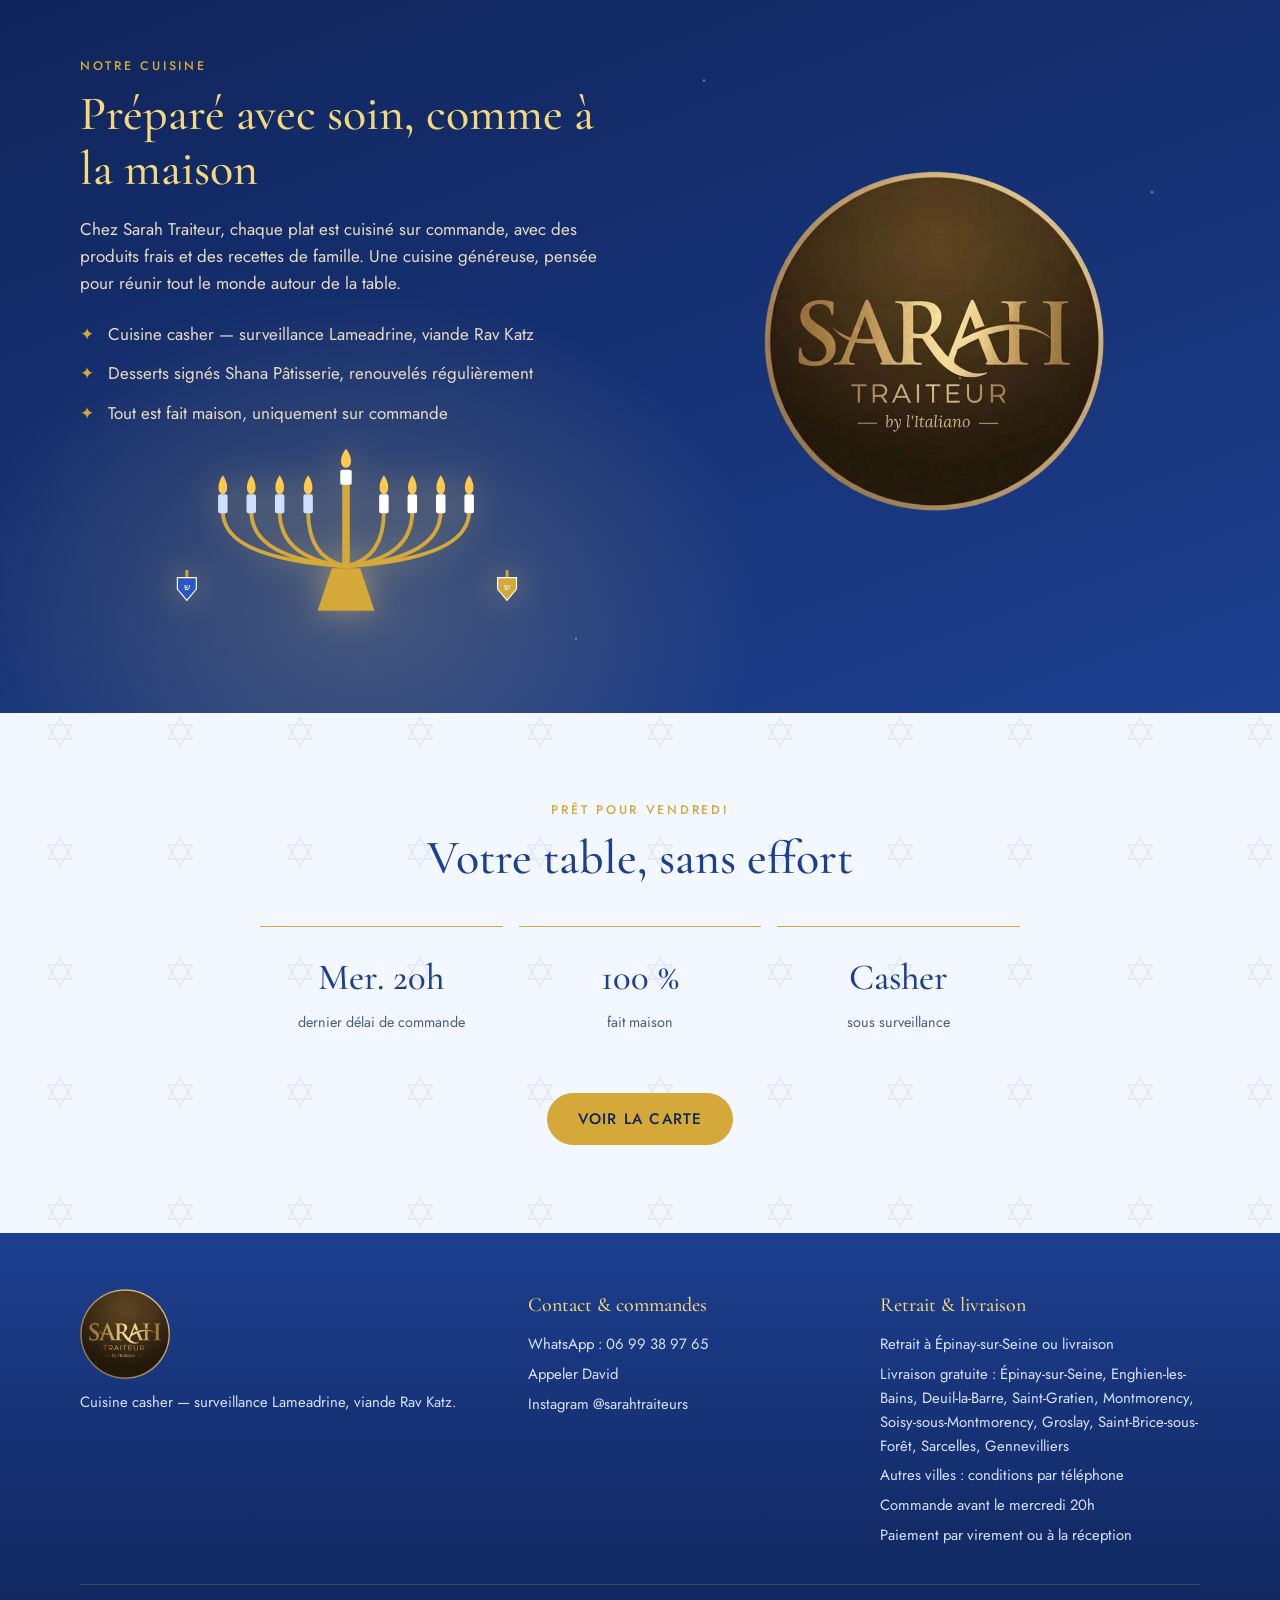
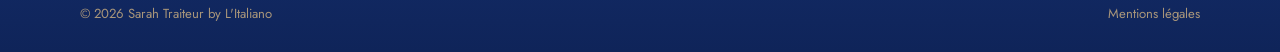
==== commit f15c2d90: "Add files via upload" ====
--- a/index.html
+++ b/index.html
@@ -82,6 +82,7 @@
 
   <div id="pied"></div>
   <script src="donnees.js"></script>
+  <script src="reglages.js"></script>
   <script src="app.js"></script>
   <script src="hanoukka.js"></script>
 </body>
--- a/styles.css
+++ b/styles.css
@@ -381,3 +381,26 @@
 /* Bandeau de remise (beignets de Hanoukka) */
 .promo { margin: -4px 0 18px; padding: 12px 16px; border-radius: var(--rayon); background: var(--brun); color: var(--or-clair); font-size: .95rem; }
 .promo strong { color: #fff; }
+
+/* Horaires de Chabbat à côté du logo */
+.gauche-entete { display: flex; align-items: center; gap: 18px; min-width: 0; }
+.entete .marque img { flex-shrink: 0; }
+.nav a { white-space: nowrap; }
+.chabbat { display: flex; flex-direction: column; justify-content: center; padding: 5px 14px; border-left: 1px solid rgba(232,207,138,.45);
+  color: #f3e7c6; font-size: .78rem; line-height: 1.35; white-space: nowrap; }
+.chabbat .paracha { font-family: var(--serif); font-style: italic; font-size: 1rem; color: var(--or-clair); }
+.chabbat b { color: #fff; font-weight: 600; }
+@media (max-width: 600px) {
+  .gauche-entete { gap: 8px; }
+  .chabbat { padding: 2px 8px; font-size: .68rem; }
+  .chabbat .paracha { font-size: .82rem; }
+  .chabbat .long { display: none; }
+  .nav { gap: 12px; } .nav a { font-size: .82rem; }
+}
+@media (max-width: 380px) { .chabbat { padding: 2px 6px; font-size: .64rem; } .nav { gap: 10px; } .nav a { font-size: .78rem; } }
+
+/* Commandes fermées (réglage de l'admin) */
+.fermeture { background: #8a2e22; color: #fff; text-align: center; padding: 14px 16px; font-size: .95rem; line-height: 1.5; }
+.commandes-fermees .compteur, .commandes-fermees .selections, .commandes-fermees [data-f-ajouter],
+.commandes-fermees .barre-panier, .commandes-fermees .recommander, .commandes-fermees .commander-flottant,
+.commandes-fermees #formulaire button[type="submit"] { display: none !important; }
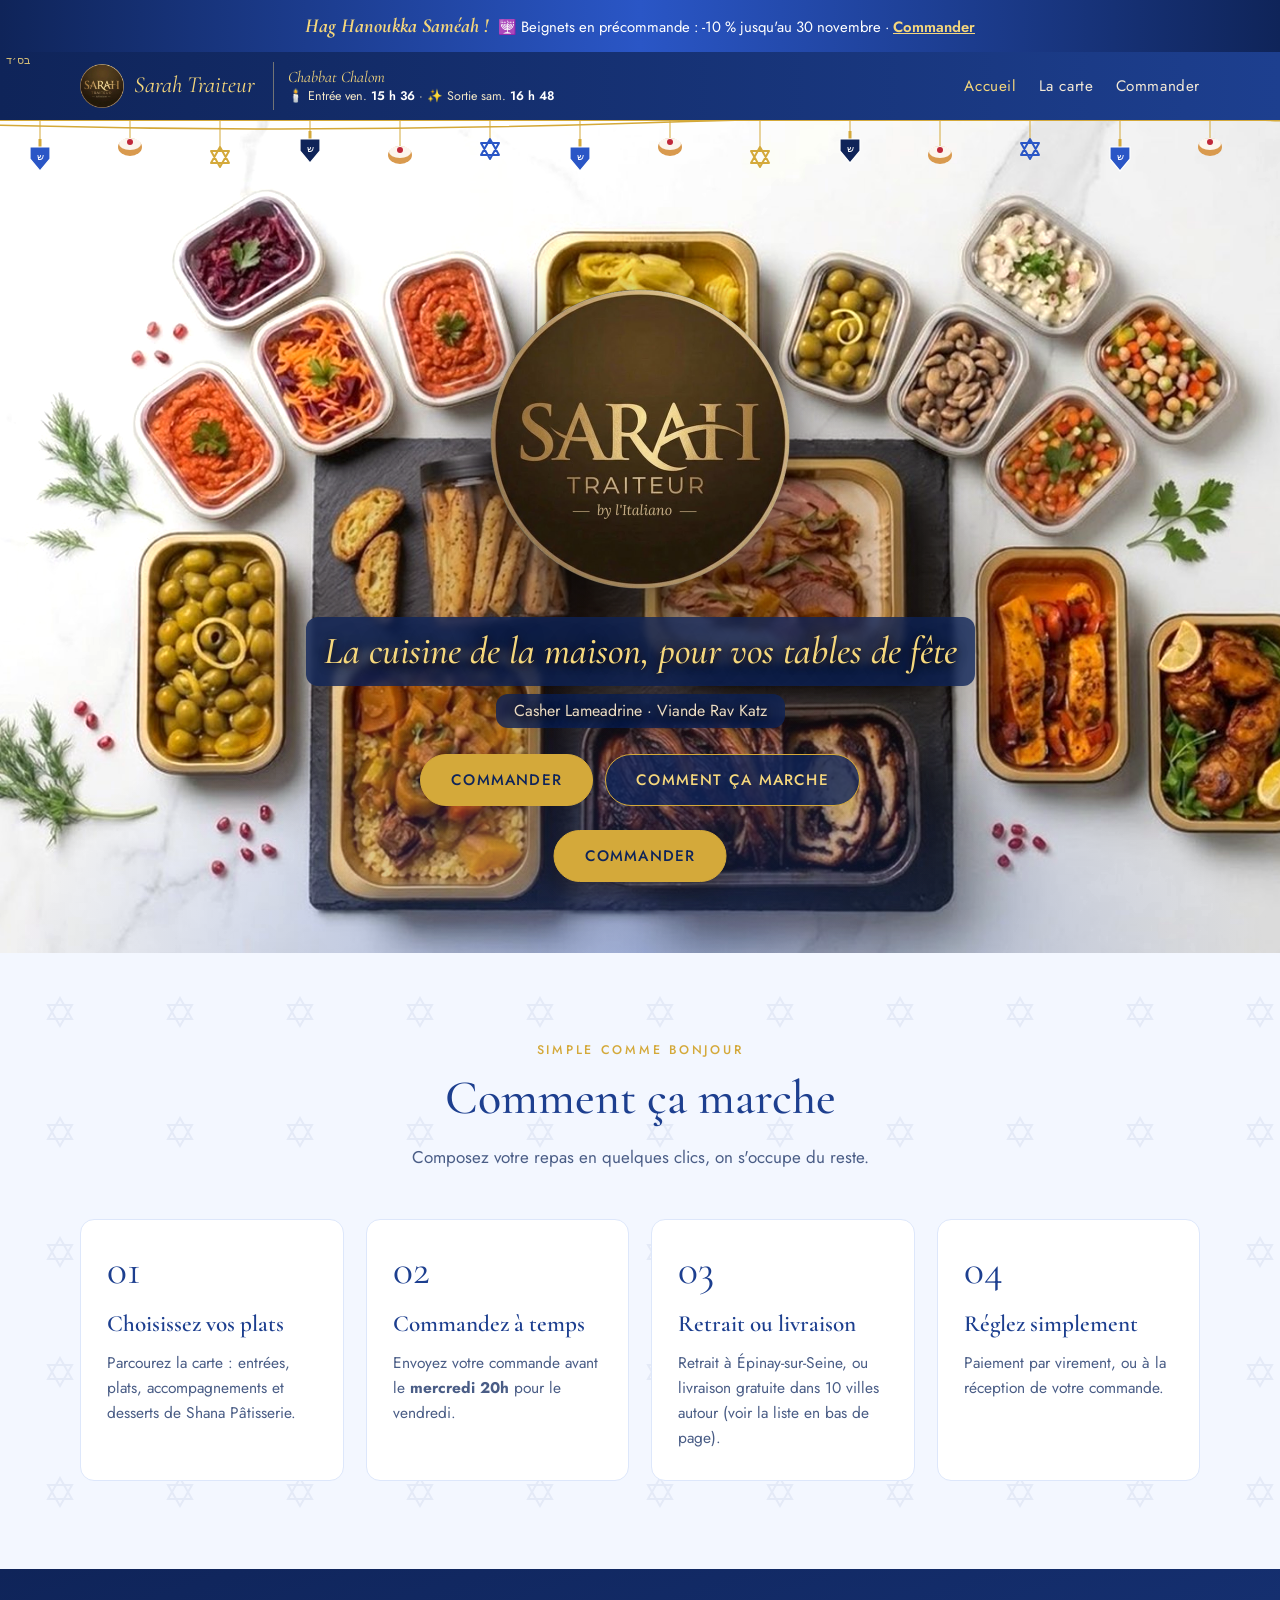
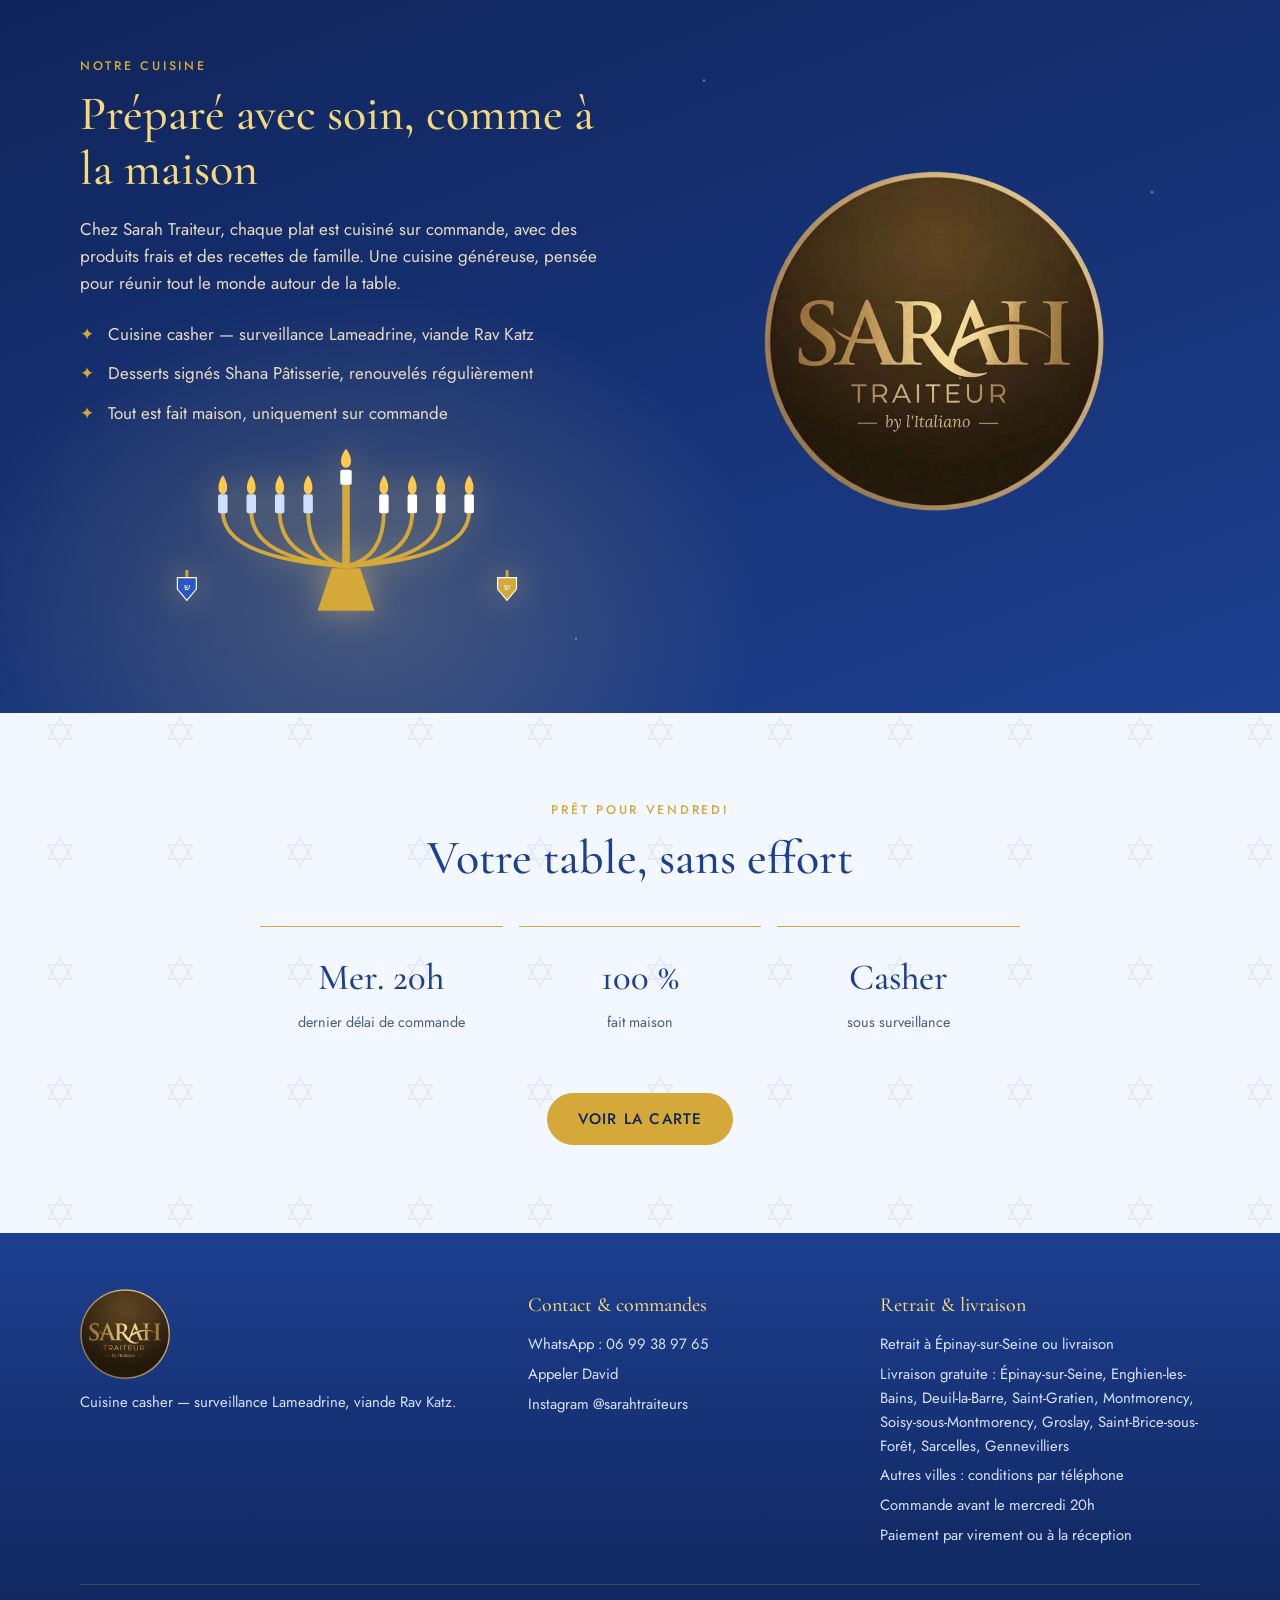
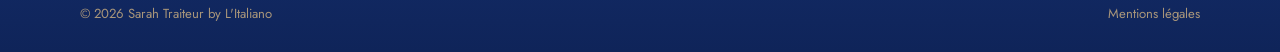
==== commit b0acaec8: "Add files via upload" ====
--- a/index.html
+++ b/index.html
@@ -13,6 +13,7 @@
   <link rel="preconnect" href="https://fonts.googleapis.com">
   <link rel="preconnect" href="https://fonts.gstatic.com" crossorigin>
   <link href="https://fonts.googleapis.com/css2?family=Cormorant+Garamond:ital,wght@0,500;0,600;1,500&family=Jost:wght@400;500;600&display=swap" rel="stylesheet">
+  <link rel="preload" as="image" href="images/accueil.jpg" fetchpriority="high">
   <link rel="stylesheet" href="styles.css">
   <link rel="stylesheet" href="hanoukka.css">
 </head>
